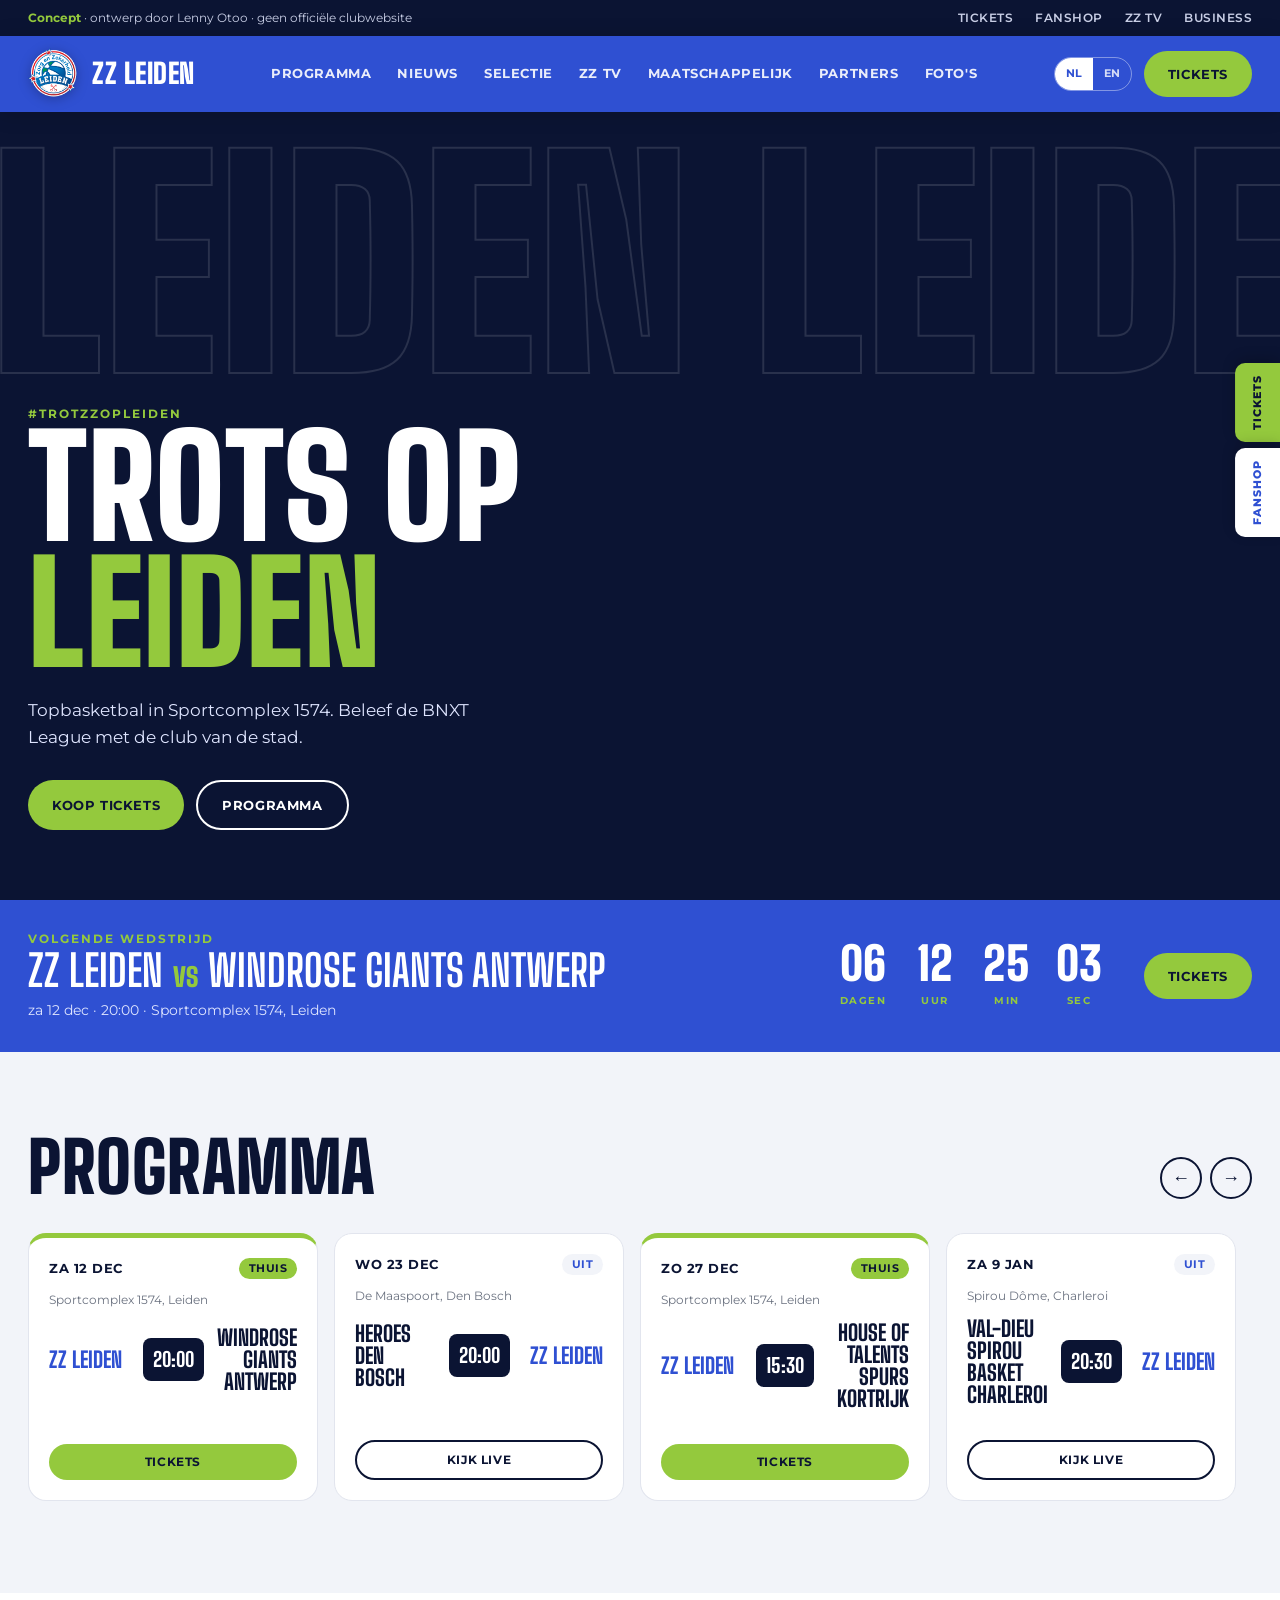
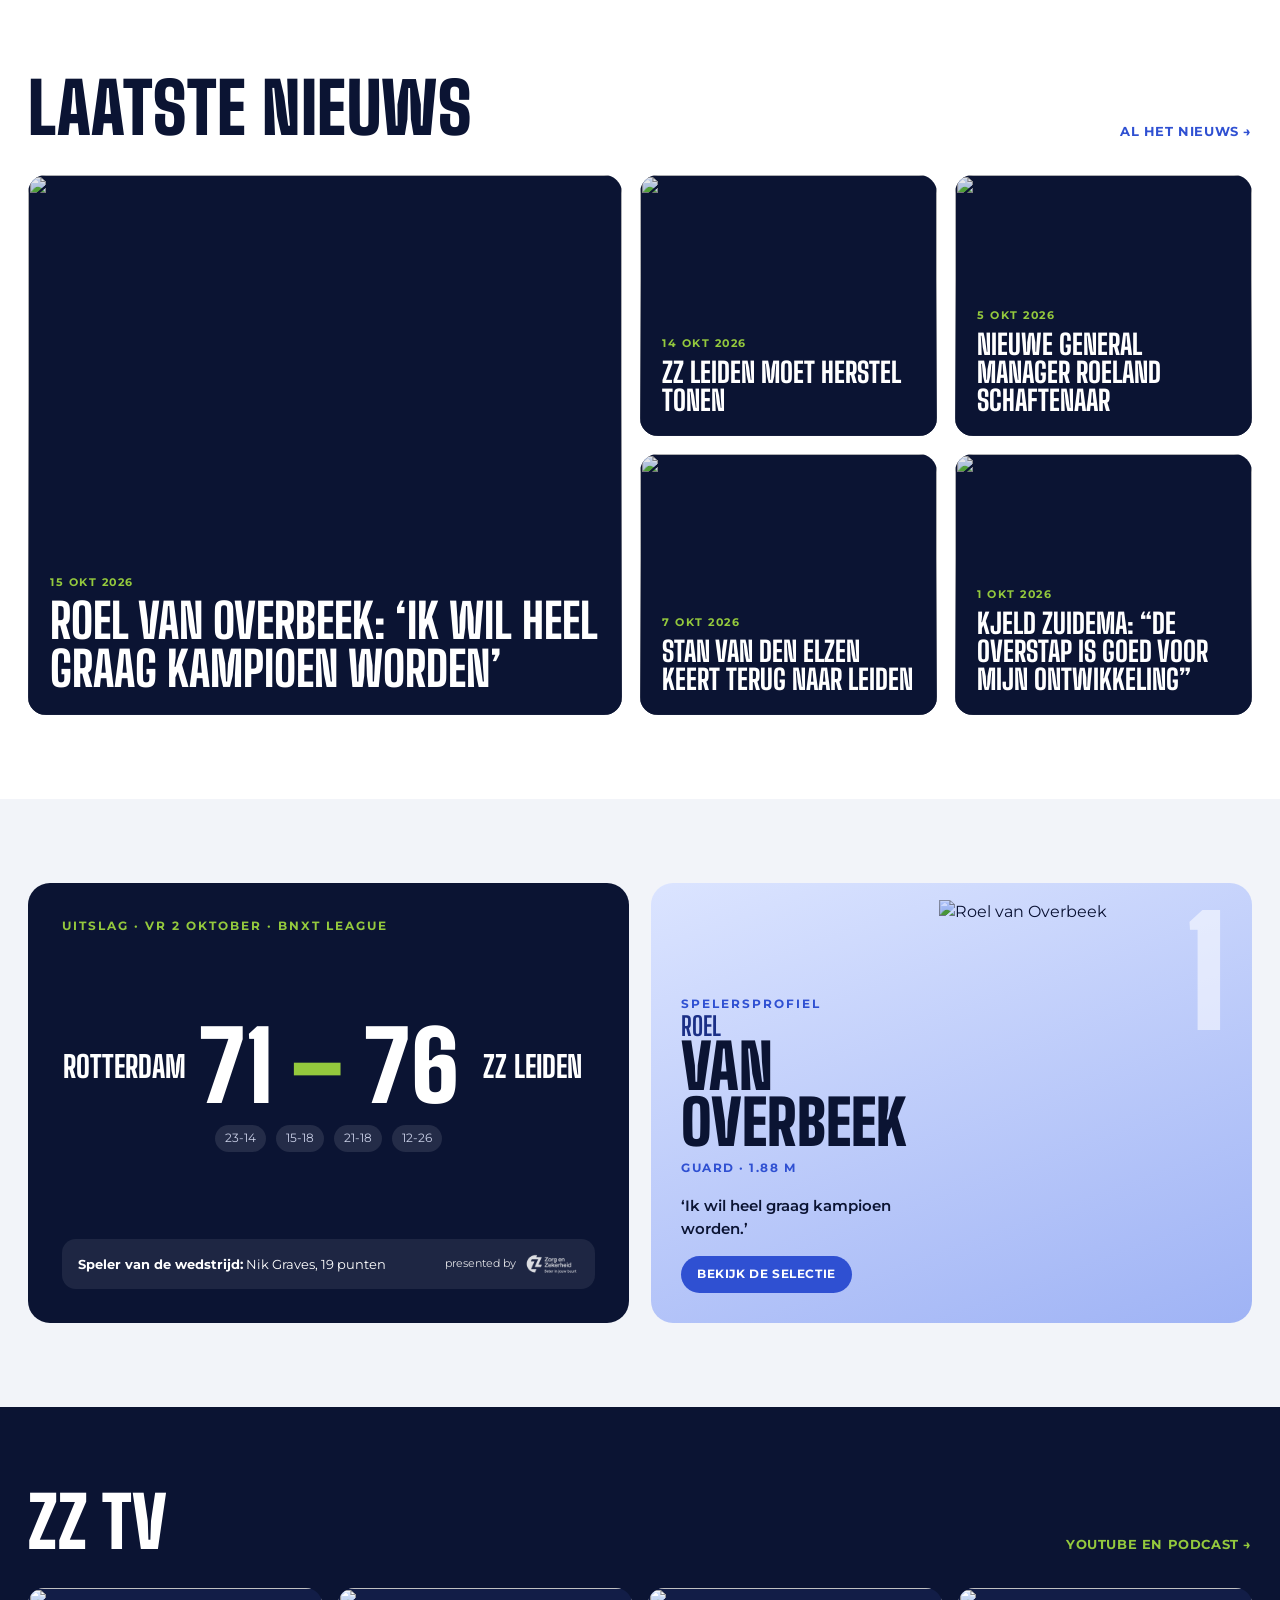
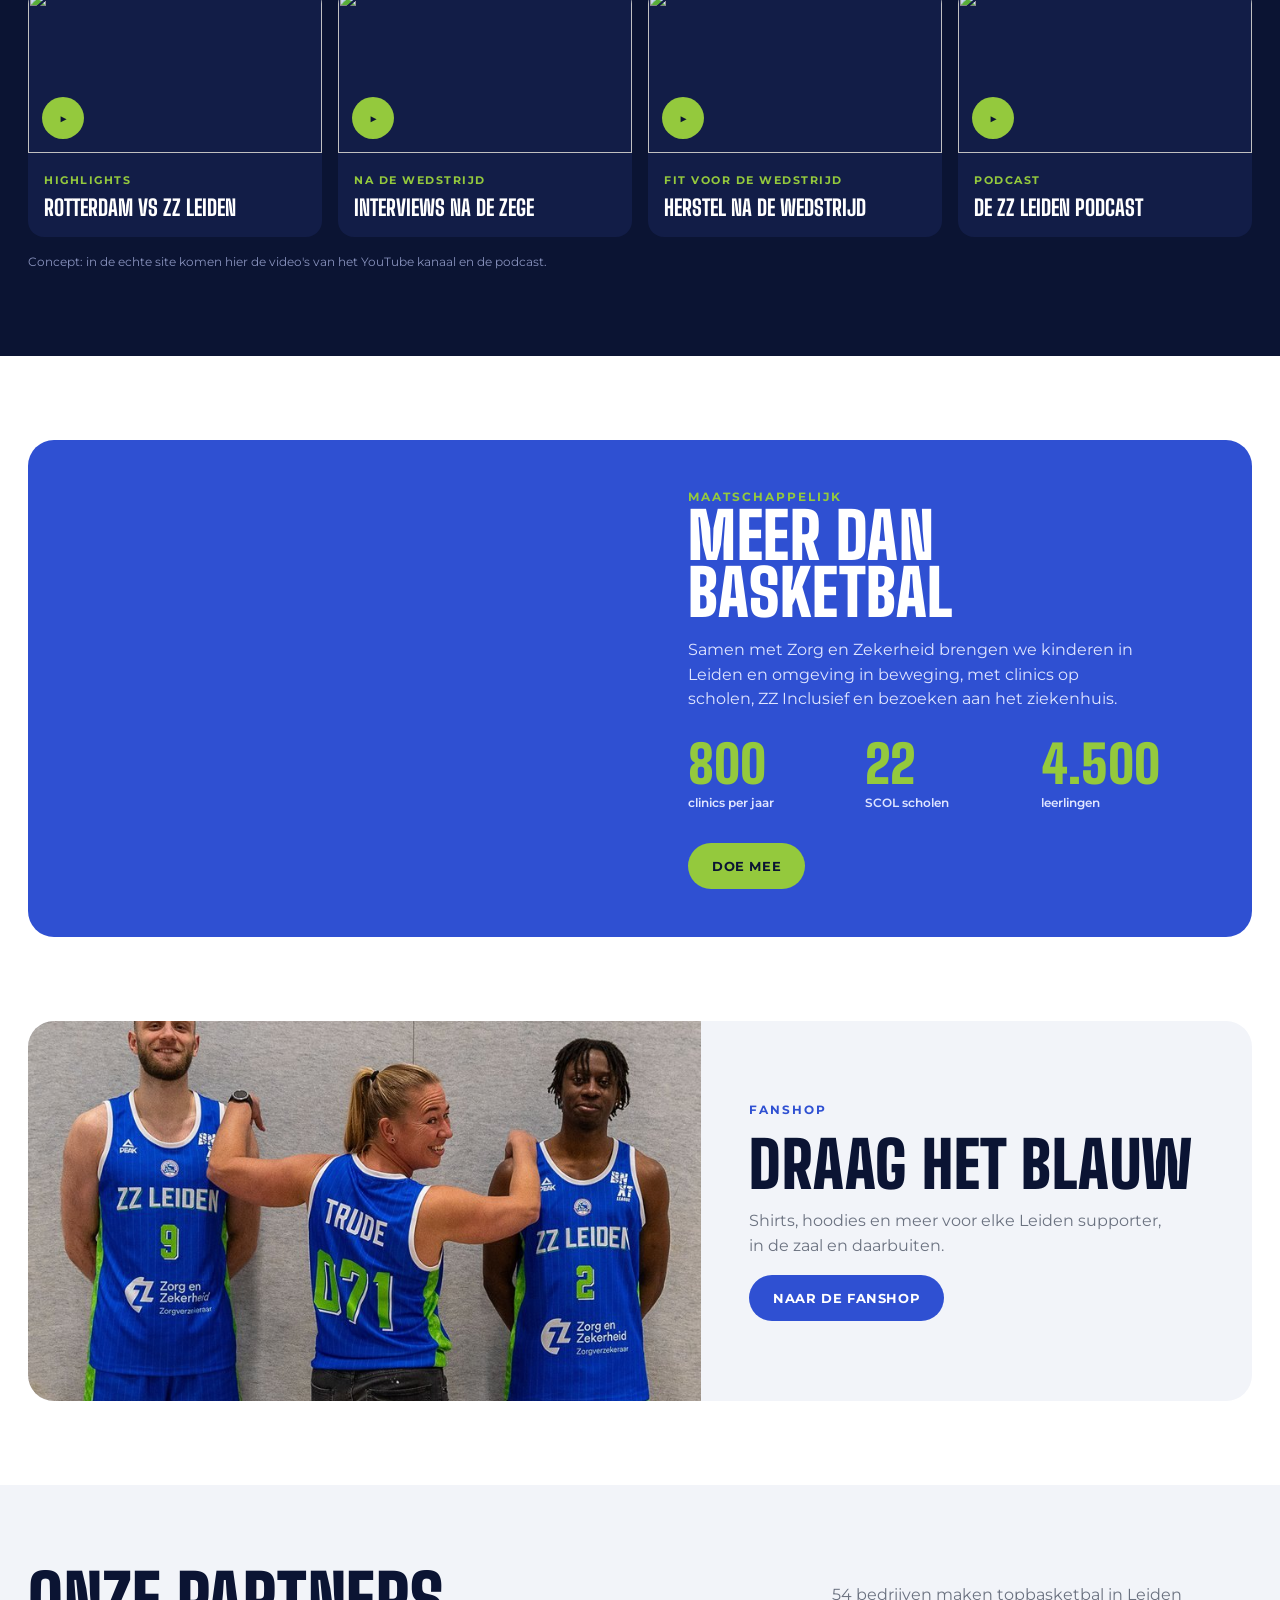
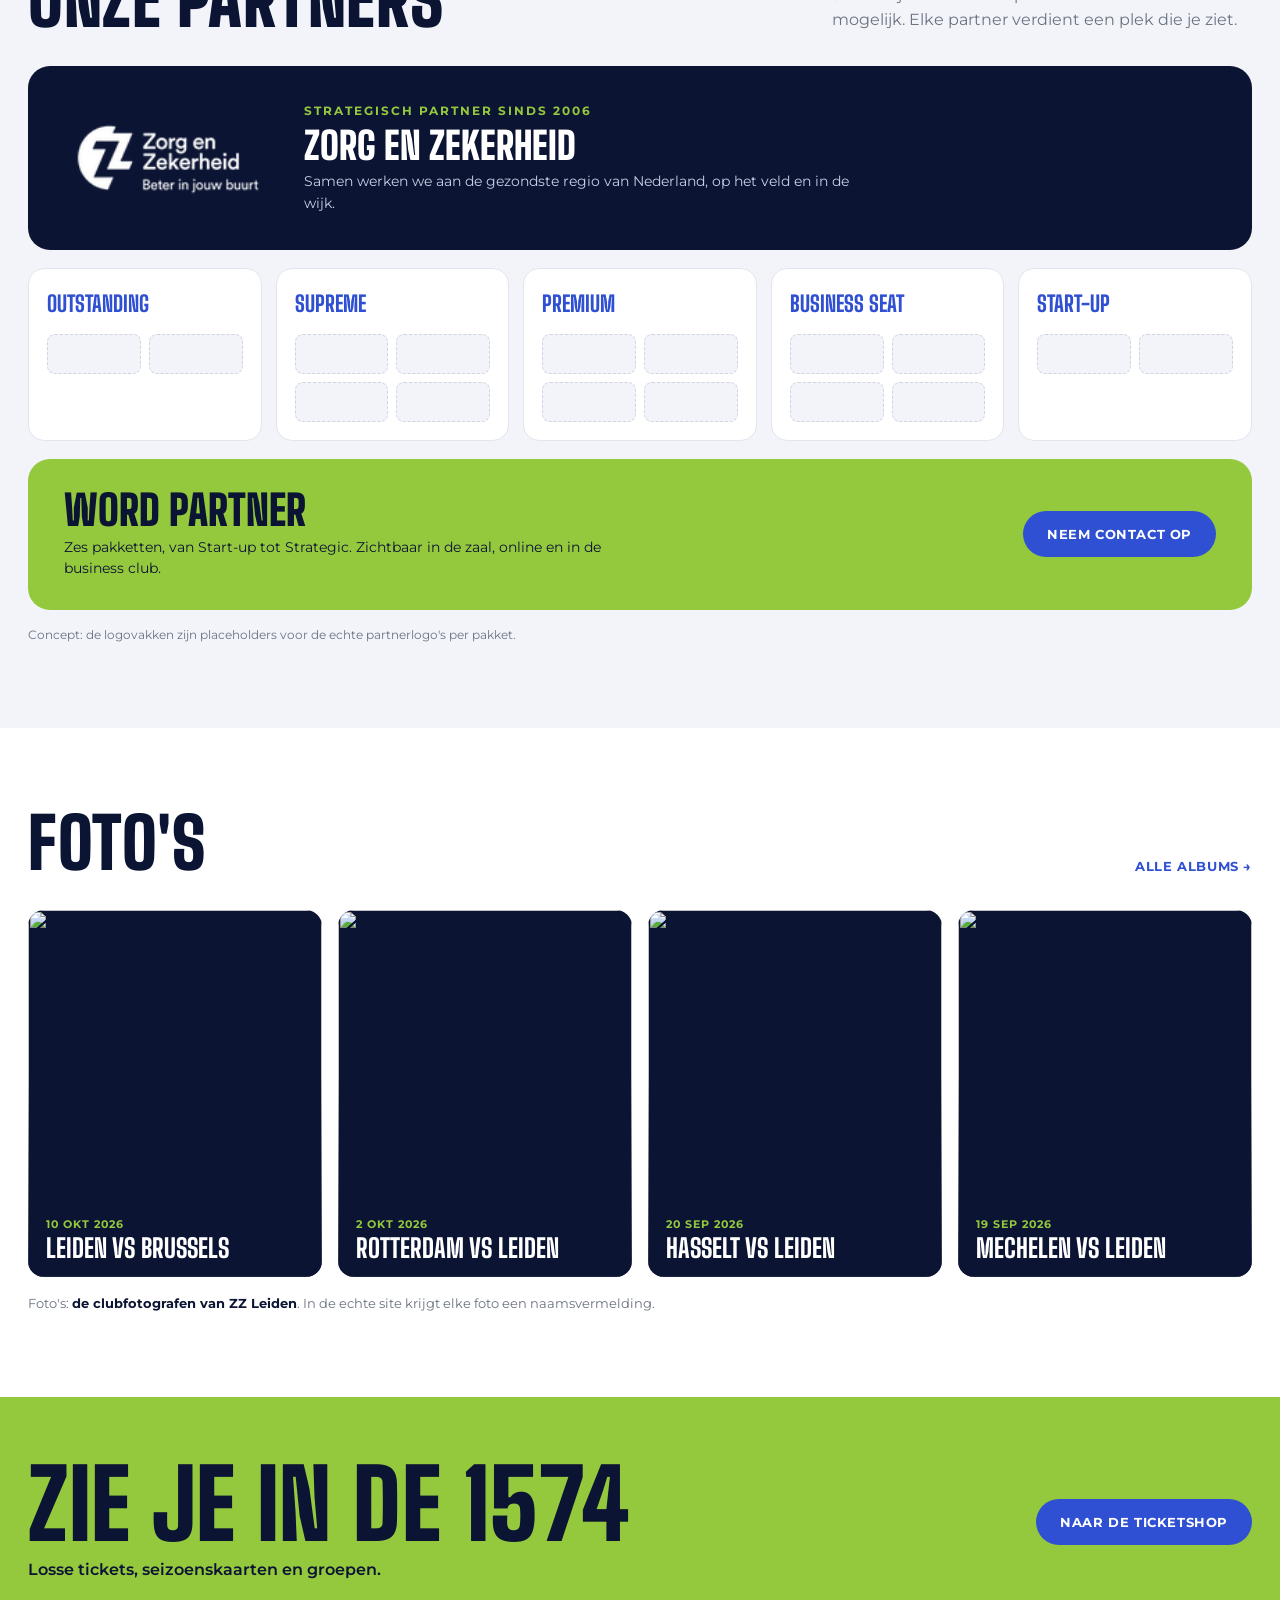
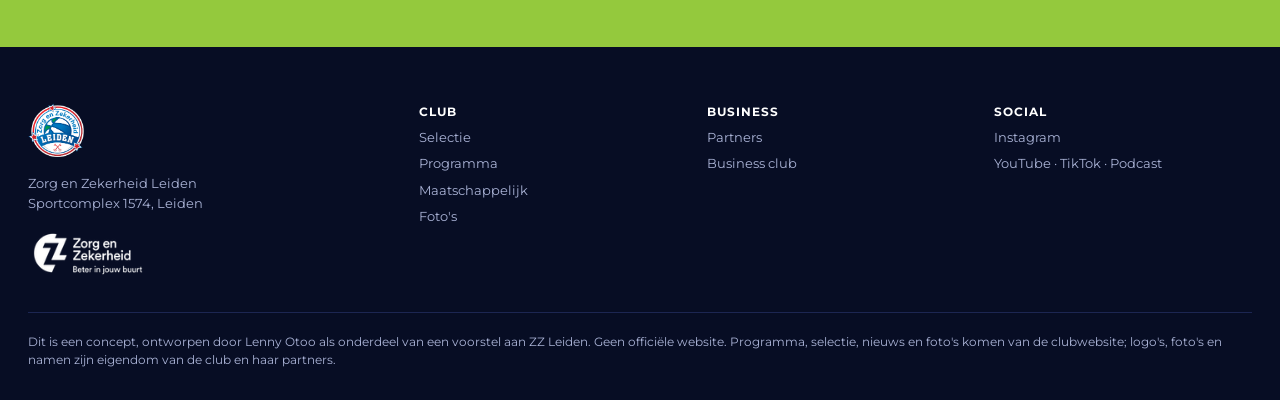
==== index.html @ b95bca56 "Add files via upload" ====
<!doctype html>
<html lang="nl">
<head>
<meta charset="utf-8">
<meta name="viewport" content="width=device-width, initial-scale=1">
<title>ZZ Leiden · Concept website</title>
<meta name="description" content="Concept website voor Zorg en Zekerheid Leiden, ontworpen door Lenny Otoo. Geen officiële clubwebsite.">
<link rel="icon" href="assets/crest.png">
<link rel="preconnect" href="https://fonts.googleapis.com">
<link rel="preconnect" href="https://fonts.gstatic.com" crossorigin>
<link href="https://fonts.googleapis.com/css2?family=Big+Shoulders+Display:wght@700;800;900&family=Montserrat:wght@400;500;600;700&display=swap" rel="stylesheet">
<link rel="stylesheet" href="style.css">
<style>
.hero{position:relative;min-height:calc(100vh - 112px);max-height:860px;display:flex;align-items:flex-end;color:var(--white);overflow:hidden;background:var(--navy)}
.hero-bg{position:absolute;inset:0;background:url('https://www.eredivisiebasketballleiden.nl/images/optimized/0e904709-8127-477c-a2d4-1857780b72d7.jpg&w=1920') center 30%/cover no-repeat}
.hero::after{content:"";position:absolute;inset:0;background:linear-gradient(90deg,rgba(11,20,51,.92) 0%,rgba(11,20,51,.55) 45%,rgba(11,20,51,0) 75%),linear-gradient(0deg,rgba(11,20,51,.9) 0%,transparent 45%)}
.hero-ghost{position:absolute;left:-10px;top:40px;z-index:1;font-family:var(--display);font-weight:900;text-transform:uppercase;font-size:clamp(120px,22vw,320px);line-height:.8;color:transparent;-webkit-text-stroke:2px rgba(255,255,255,.12);white-space:nowrap;pointer-events:none}
.hero .wrap{position:relative;z-index:2;width:100%;padding-bottom:70px}
.hero h1{font-size:clamp(68px,11vw,168px)}
.hero h1 em{font-style:normal;color:var(--lime)}
.hero p{max-width:480px;margin:20px 0 30px;font-size:17px;color:#dfe5ff}
.hero-actions{display:flex;gap:12px;flex-wrap:wrap}
.side-cta{position:fixed;right:0;top:50%;transform:translateY(-50%);z-index:55;display:flex;flex-direction:column;gap:6px}
.side-cta a{background:var(--lime);color:var(--navy);font-weight:800;font-size:11px;letter-spacing:1px;text-transform:uppercase;padding:12px 14px;border-radius:0 10px 10px 0;writing-mode:vertical-rl;transform:rotate(180deg);box-shadow:0 4px 14px rgba(0,0,0,.2)}
.side-cta a.alt{background:var(--white);color:var(--blue)}
.next{background:var(--blue);color:var(--white)}
.next .wrap{display:grid;grid-template-columns:1.3fr auto auto;gap:36px;align-items:center;padding-top:30px;padding-bottom:30px}
.next-teams{font-family:var(--display);font-weight:900;font-size:clamp(28px,3.4vw,44px);text-transform:uppercase;line-height:1}
.next-teams span{color:var(--lime);font-size:.6em;margin:0 10px}
.next-meta{font-size:14px;color:#dfe5ff;margin-top:8px}
.countdown{display:flex;gap:14px}
.countdown div{text-align:center;min-width:58px}
.countdown strong{display:block;font-family:var(--display);font-size:46px;font-weight:900;line-height:1}
.countdown small{font-size:10px;font-weight:700;letter-spacing:1.5px;text-transform:uppercase;color:var(--lime)}
.fx-row{display:grid;grid-auto-flow:column;grid-auto-columns:minmax(290px,1fr);gap:16px;overflow-x:auto;scroll-snap-type:x mandatory;padding-bottom:8px;scrollbar-width:none}
.fx-row::-webkit-scrollbar{display:none}
.fx{scroll-snap-align:start;background:var(--white);border-radius:18px;padding:20px;display:flex;flex-direction:column;gap:12px;border:1px solid var(--line)}
.fx.home{border-top:5px solid var(--lime)}
.fx-top{display:flex;justify-content:space-between;font-weight:700;font-size:13px;text-transform:uppercase;letter-spacing:.5px}
.fx-tag{background:var(--off);color:var(--blue);padding:2px 10px;border-radius:999px;font-size:11px}
.fx.home .fx-tag{background:var(--lime);color:var(--navy)}
.fx-venue{font-size:12px;color:var(--grey)}
.fx-teams{display:grid;grid-template-columns:1fr auto 1fr;align-items:center;gap:10px;min-height:76px}
.fx-teams b{font-family:var(--display);font-size:22px;font-weight:800;text-transform:uppercase;line-height:1}
.fx-teams b:last-child{text-align:right}
.fx-teams b.us{color:var(--blue)}
.fx-time{font-family:var(--display);font-size:20px;font-weight:800;background:var(--navy);color:var(--white);padding:6px 10px;border-radius:8px}
.fx-actions{margin-top:auto}
.fx-actions .btn{width:100%}
.news{display:grid;grid-template-columns:2fr 1fr 1fr;gap:18px}
.card{position:relative;border-radius:18px;overflow:hidden;background:var(--navy);color:var(--white);min-height:260px;display:flex;align-items:flex-end}
.card img{position:absolute;inset:0;width:100%;height:100%;object-fit:cover;transition:transform .5s}
.card:hover img{transform:scale(1.05)}
.card::after{content:"";position:absolute;inset:0;background:linear-gradient(0deg,rgba(11,20,51,.95) 0%,rgba(11,20,51,.1) 60%)}
.card .txt{position:relative;z-index:1;padding:22px}
.card .date{font-size:11px;font-weight:700;letter-spacing:1.5px;text-transform:uppercase;color:var(--lime)}
.card h3{font-family:var(--display);font-size:28px;font-weight:800;text-transform:uppercase;line-height:1;margin-top:6px}
.card.big{grid-row:span 2;min-height:540px}
.card.big h3{font-size:48px}
.duo{display:grid;grid-template-columns:1fr 1fr;gap:22px}
.result{position:relative;border-radius:22px;overflow:hidden;color:var(--white);min-height:440px;padding:34px;display:flex;flex-direction:column;justify-content:space-between;background:var(--navy)}
.result .bg{position:absolute;inset:0;background:url('https://www.eredivisiebasketballleiden.nl/images/optimized/bb89728f-e5cc-428e-8045-6c711ff773df.jpg&w=1200') center/cover;opacity:.35}
.result>*{position:relative}
.score{display:grid;grid-template-columns:1fr auto 1fr;align-items:center;gap:12px;text-align:center}
.score .t{font-family:var(--display);font-size:30px;font-weight:800;text-transform:uppercase;line-height:1}
.score .n{font-family:var(--display);font-size:96px;font-weight:900;line-height:.9}
.score .n em{font-style:normal;color:var(--lime)}
.quarters{display:flex;justify-content:center;gap:10px;font-size:12px;color:#c9cfe6;margin-top:16px}
.quarters span{background:rgba(255,255,255,.1);padding:4px 10px;border-radius:999px}
.potg{display:flex;align-items:center;justify-content:space-between;gap:14px;background:rgba(255,255,255,.08);border-radius:14px;padding:14px 16px;font-size:13px;flex-wrap:wrap}
.potg img{height:22px}
.spot{position:relative;border-radius:22px;overflow:hidden;min-height:440px;background:linear-gradient(160deg,#dbe4ff 0%,#9fb3f5 100%);display:flex;align-items:flex-end}
.spot img{position:absolute;right:0;bottom:0;height:96%;width:52%;object-fit:cover;object-position:top center;mix-blend-mode:multiply}
.spot .num{position:absolute;right:26px;top:14px;font-family:var(--display);font-size:150px;font-weight:900;color:rgba(255,255,255,.55);line-height:1}
.spot .txt{position:relative;z-index:1;padding:30px;max-width:52%}
.spot .first{font-family:var(--display);font-size:26px;font-weight:700;text-transform:uppercase;color:var(--blue-dark);line-height:1}
.spot .last{font-family:var(--display);font-size:62px;font-weight:900;text-transform:uppercase;color:var(--navy);line-height:.9}
.spot .pos{font-size:12px;font-weight:700;letter-spacing:1.5px;text-transform:uppercase;color:var(--blue);margin:8px 0 16px}
.spot q{display:block;font-size:15px;font-weight:600;color:var(--navy);margin-bottom:16px}
.tv-row{display:grid;grid-template-columns:repeat(4,1fr);gap:16px}
.tv{border-radius:16px;overflow:hidden;background:var(--navy-2)}
.tv .th{position:relative;aspect-ratio:16/9}
.tv .th img{width:100%;height:100%;object-fit:cover}
.tv .th::after{content:"\25B6";position:absolute;left:14px;bottom:14px;width:42px;height:42px;border-radius:50%;background:var(--lime);color:var(--navy);display:grid;place-items:center;font-size:14px}
.tv .t{padding:14px 16px 18px}
.tv .t small{font-size:11px;font-weight:700;letter-spacing:1.5px;text-transform:uppercase;color:var(--lime)}
.tv .t b{display:block;font-family:var(--display);font-size:22px;font-weight:800;text-transform:uppercase;line-height:1.05;margin-top:4px}
.note{font-size:12px;color:var(--grey);margin-top:16px}
.dark .note{color:#8892bd}
.com{display:grid;grid-template-columns:1fr 1fr;border-radius:26px;overflow:hidden;background:var(--blue);color:var(--white)}
.com-img{background:url('https://www.eredivisiebasketballleiden.nl/images/optimized/4f39f427-df5f-4934-859e-b2d08975ff13.jpg&w=1200') center/cover;min-height:460px}
.com-txt{padding:48px}
.com-txt h2{font-size:clamp(44px,5vw,72px)}
.com-txt p{color:#dfe5ff;margin:16px 0 26px;max-width:460px}
.com-stats{display:grid;grid-template-columns:repeat(3,1fr);gap:14px;margin-bottom:28px}
.com-stats strong{display:block;font-family:var(--display);font-size:52px;font-weight:900;color:var(--lime);line-height:1}
.com-stats span{font-size:12px;color:#dfe5ff;font-weight:600}
.shop{display:grid;grid-template-columns:1.1fr .9fr;border-radius:26px;overflow:hidden;background:var(--off)}
.shop-img{background:url('assets/team-kit.jpg') center 20%/cover;min-height:380px}
.shop-txt{padding:48px;display:flex;flex-direction:column;justify-content:center;gap:16px}
.shop-txt h2{font-size:clamp(44px,5vw,72px)}
.shop-txt p{color:var(--grey);max-width:420px}
.strategic{display:grid;grid-template-columns:auto 1fr;gap:36px;align-items:center;background:var(--navy);color:var(--white);border-radius:22px;padding:36px 40px}
.strategic img{width:200px}
.strategic h3{font-family:var(--display);font-size:38px;font-weight:900;text-transform:uppercase;line-height:1;margin:6px 0}
.strategic p{color:#c9cfe6;font-size:14px;max-width:560px}
.tier-strip{display:grid;grid-template-columns:repeat(5,1fr);gap:14px;margin-top:18px}
.tier{border-radius:16px;border:1px solid var(--line);padding:18px;background:var(--white)}
.tier h4{font-family:var(--display);font-size:22px;font-weight:800;text-transform:uppercase;color:var(--blue)}
.tier .lg{display:grid;grid-template-columns:1fr 1fr;gap:8px;margin-top:12px}
.tier .lg i{height:40px;border-radius:8px;background:var(--off);border:1px dashed #cfd4e2}
.become{margin-top:18px;display:flex;justify-content:space-between;align-items:center;gap:20px;flex-wrap:wrap;background:var(--lime);border-radius:22px;padding:30px 36px}
.become h3{font-family:var(--display);font-size:42px;font-weight:900;text-transform:uppercase;line-height:1}
.become p{font-size:14px;margin-top:6px;max-width:560px}
.albums{display:grid;grid-template-columns:repeat(4,1fr);gap:16px}
.album{position:relative;border-radius:16px;overflow:hidden;aspect-ratio:4/5;background:var(--navy)}
.album img{width:100%;height:100%;object-fit:cover;transition:transform .5s}
.album:hover img{transform:scale(1.05)}
.album::after{content:"";position:absolute;inset:0;background:linear-gradient(0deg,rgba(11,20,51,.9),transparent 55%)}
.album .txt{position:absolute;left:18px;right:18px;bottom:16px;z-index:1;color:var(--white)}
.album .txt b{font-family:var(--display);font-size:26px;font-weight:800;text-transform:uppercase;line-height:1;display:block}
.album .txt small{font-size:11px;font-weight:700;letter-spacing:1px;text-transform:uppercase;color:var(--lime)}
.credit{margin-top:16px;font-size:13px;color:var(--grey)}
.credit b{color:var(--navy)}
.tickets{background:var(--lime);padding:64px 0}
.tickets .wrap{display:flex;justify-content:space-between;align-items:center;gap:24px;flex-wrap:wrap}
.tickets h2{font-size:clamp(50px,7.5vw,110px);color:var(--navy)}
.tickets p{font-weight:600;margin-top:10px}
@media (max-width:1020px){
  .side-cta{display:none}
  .next .wrap{grid-template-columns:1fr;gap:18px}
  .news{grid-template-columns:1fr 1fr}
  .card.big{grid-column:span 2;grid-row:span 1;min-height:420px}
  .duo,.com,.shop{grid-template-columns:1fr}
  .com-img,.shop-img{min-height:300px}
  .tv-row{grid-template-columns:repeat(2,1fr)}
  .tier-strip{grid-template-columns:repeat(2,1fr)}
  .strategic{grid-template-columns:1fr}
  .albums{grid-template-columns:repeat(2,1fr)}
}
@media (max-width:560px){
  .hero{min-height:620px}
  .hero-ghost{top:20px}
  .countdown strong{font-size:36px}
  .countdown div{min-width:44px}
  .news{grid-template-columns:1fr}
  .card.big{grid-column:span 1;min-height:380px}
  .card.big h3{font-size:36px}
  .score .n{font-size:64px}
  .score .t{font-size:22px}
  .spot .last{font-size:46px}
  .spot .txt{max-width:62%;padding:22px}
  .spot .num{font-size:100px}
  .com-txt,.shop-txt{padding:30px 22px}
  .com-stats strong{font-size:40px}
  .tv-row,.tier-strip{grid-template-columns:1fr}
}
</style>
</head>
<body>

<div class="utility"><div class="wrap">
  <span class="concept" data-nl="<b>Concept</b> · ontwerp door Lenny Otoo · geen officiële clubwebsite" data-en="<b>Concept</b> · designed by Lenny Otoo · not the official club website"></span>
  <nav><a href="#tickets">Tickets</a><a href="https://www.zzleidenfanshop.nl" target="_blank" rel="noopener">Fanshop</a><a href="#tv">ZZ TV</a><a href="#partners">Business</a></nav>
</div></div>

<header class="main"><div class="wrap nav">
  <a href="index.html" class="brand"><img src="assets/crest.png" alt="ZZ Leiden"><span>ZZ Leiden</span></a>
  <nav class="links" id="links">
    <a href="#programma" data-nl="Programma" data-en="Fixtures"></a>
    <a href="#nieuws" data-nl="Nieuws" data-en="News"></a>
    <a href="selectie.html" data-nl="Selectie" data-en="Squad"></a>
    <a href="#tv">ZZ TV</a>
    <a href="#community" data-nl="Maatschappelijk" data-en="Community"></a>
    <a href="#partners">Partners</a>
    <a href="#fotos" data-nl="Foto's" data-en="Photos"></a>
  </nav>
  <div class="nav-right">
    <div class="lang"><button id="nl">NL</button><button id="en">EN</button></div>
    <a href="#tickets" class="btn btn-lime">Tickets</a>
    <button class="burger" id="burger" aria-label="Menu">&#9776;</button>
  </div>
</div></header>

<div class="side-cta"><a href="#tickets">Tickets</a><a class="alt" href="https://www.zzleidenfanshop.nl" target="_blank" rel="noopener">Fanshop</a></div>

<section class="hero">
  <div class="hero-bg"></div>
  <div class="hero-ghost">Leiden Leiden</div>
  <div class="wrap">
    <div class="eyebrow">#trotZZopLEIDEN</div>
    <h1 class="display" data-nl="Trots op<br><em>Leiden</em>" data-en="Proud of<br><em>Leiden</em>"></h1>
    <p data-nl="Topbasketbal in Sportcomplex 1574. Beleef de BNXT League met de club van de stad." data-en="Top basketball at Sportcomplex 1574. Experience the BNXT League with the city's club."></p>
    <div class="hero-actions">
      <a href="#tickets" class="btn btn-lime" data-nl="Koop tickets" data-en="Buy tickets"></a>
      <a href="#programma" class="btn btn-ghost" data-nl="Programma" data-en="Fixtures"></a>
    </div>
  </div>
</section>

<section class="next" id="next"><div class="wrap">
  <div>
    <div class="eyebrow" data-nl="Volgende wedstrijd" data-en="Next game"></div>
    <div class="next-teams"><b id="next-a">ZZ Leiden</b><span>VS</span><b id="next-b"></b></div>
    <div class="next-meta" id="next-meta"></div>
  </div>
  <div class="countdown" id="countdown">
    <div><strong>00</strong><small data-nl="Dagen" data-en="Days"></small></div>
    <div><strong>00</strong><small data-nl="Uur" data-en="Hrs"></small></div>
    <div><strong>00</strong><small data-nl="Min" data-en="Min"></small></div>
    <div><strong>00</strong><small data-nl="Sec" data-en="Sec"></small></div>
  </div>
  <a href="#tickets" class="btn btn-lime">Tickets</a>
</div></section>

<section class="sec off" id="programma"><div class="wrap">
  <div class="sec-head">
    <h2 class="display" data-nl="Programma" data-en="Fixtures"></h2>
    <div class="arrows"><button data-scroll="prev" data-target="fixtures" aria-label="Vorige">&larr;</button><button data-scroll="next" data-target="fixtures" aria-label="Volgende">&rarr;</button></div>
  </div>
  <div class="fx-row" id="fixtures"></div>
</div></section>

<section class="sec" id="nieuws"><div class="wrap">
  <div class="sec-head">
    <h2 class="display" data-nl="Laatste nieuws" data-en="Latest news"></h2>
    <a class="more" href="https://www.eredivisiebasketballleiden.nl/actueel/nieuws" target="_blank" rel="noopener" data-nl="Al het nieuws &rarr;" data-en="All news &rarr;"></a>
  </div>
  <div class="news">
    <a class="card big" href="https://www.eredivisiebasketballleiden.nl/actueel/nieuws/bericht/roel-van-overbeek-ik-wil-heel-graag-kampioen-worden" target="_blank" rel="noopener"><img src="https://www.eredivisiebasketballleiden.nl/images/optimized/b1b432e7-9bdd-4e3e-9ec8-59eb6bba0271.jpg&w=1200" alt=""><div class="txt"><div class="date">15 okt 2026</div><h3>Roel van Overbeek: ‘Ik wil heel graag kampioen worden’</h3></div></a>
    <a class="card" href="https://www.eredivisiebasketballleiden.nl/actueel/nieuws/bericht/zz-leiden-moet-herstel-tonen-1" target="_blank" rel="noopener"><img src="https://www.eredivisiebasketballleiden.nl/images/optimized/f0c3cdc8-7394-4e14-86cd-0a06cbaf5b10.jpg&w=700" alt=""><div class="txt"><div class="date">14 okt 2026</div><h3>ZZ Leiden moet herstel tonen</h3></div></a>
    <a class="card" href="https://www.eredivisiebasketballleiden.nl/actueel/nieuws/bericht/nieuwe-general-manager-roeland-schaftenaar-samen-de-volgende-stap-zetten" target="_blank" rel="noopener"><img src="https://www.eredivisiebasketballleiden.nl/images/optimized/33f07ed6-a327-47ab-91b8-8e1e711518c2.jpg&w=700" alt=""><div class="txt"><div class="date">5 okt 2026</div><h3>Nieuwe general manager Roeland Schaftenaar</h3></div></a>
    <a class="card" href="https://www.eredivisiebasketballleiden.nl/actueel/nieuws/bericht/stan-van-den-elzen-keert-zaterdag-terug-naar-leiden" target="_blank" rel="noopener"><img src="https://www.eredivisiebasketballleiden.nl/images/optimized/e6cc8209-3ffd-4db5-8a28-7e2151ae09b1.jpg&w=700" alt=""><div class="txt"><div class="date">7 okt 2026</div><h3>Stan van den Elzen keert terug naar Leiden</h3></div></a>
    <a class="card" href="https://www.eredivisiebasketballleiden.nl/actueel/nieuws/bericht/kjeld-zuidema-de-overstap-naar-leiden-is-goed-voor-mijn-ontwikkeling" target="_blank" rel="noopener"><img src="https://www.eredivisiebasketballleiden.nl/images/optimized/3cc67faa-5736-401d-8ae1-71356c72fb41.jpg&w=700" alt=""><div class="txt"><div class="date">1 okt 2026</div><h3>Kjeld Zuidema: “De overstap is goed voor mijn ontwikkeling”</h3></div></a>
  </div>
</div></section>

<section class="sec off"><div class="wrap">
  <div class="duo">
    <div class="result">
      <div class="bg"></div>
      <div class="eyebrow" data-nl="Uitslag · vr 2 oktober · BNXT League" data-en="Result · Fri 2 October · BNXT League"></div>
      <div>
        <div class="score"><span class="t">Rotterdam</span><span class="n">71<em> – </em>76</span><span class="t">ZZ Leiden</span></div>
        <div class="quarters"><span>23-14</span><span>15-18</span><span>21-18</span><span>12-26</span></div>
      </div>
      <div class="potg"><span data-nl="<b>Speler van de wedstrijd:</b> Nik Graves, 19 punten" data-en="<b>Player of the Game:</b> Nik Graves, 19 points"></span><span style="display:flex;align-items:center;gap:8px;font-size:11px;opacity:.85">presented by <img src="assets/zz-logo.png" alt="Zorg en Zekerheid"></span></div>
    </div>
    <a class="spot" href="selectie.html">
      <img src="https://www.eredivisiebasketballleiden.nl/images/optimized/d0560477-7c8d-407d-a218-25aaa1fec6b4.png&w=900" alt="Roel van Overbeek">
      <span class="num">1</span>
      <div class="txt">
        <div class="eyebrow" style="color:var(--blue)" data-nl="Spelersprofiel" data-en="Player profile"></div>
        <div class="first">Roel</div><div class="last">van Overbeek</div>
        <div class="pos">Guard · 1.88 m</div>
        <q>Ik wil heel graag kampioen worden.</q>
        <span class="btn btn-blue btn-sm" data-nl="Bekijk de selectie" data-en="View the squad"></span>
      </div>
    </a>
  </div>
</div></section>

<section class="sec dark" id="tv"><div class="wrap">
  <div class="sec-head">
    <h2 class="display">ZZ TV</h2>
    <a class="more" href="https://linktr.ee/zzleidenbasketball" target="_blank" rel="noopener" data-nl="YouTube en podcast &rarr;" data-en="YouTube and podcast &rarr;"></a>
  </div>
  <div class="tv-row">
    <div class="tv"><div class="th"><img src="https://www.eredivisiebasketballleiden.nl/images/optimized/325ccebb-d637-4f2c-ad3f-e8428266897e.jpg&w=600" alt=""></div><div class="t"><small>Highlights</small><b>Rotterdam vs ZZ Leiden</b></div></div>
    <div class="tv"><div class="th"><img src="https://www.eredivisiebasketballleiden.nl/images/optimized/bb89728f-e5cc-428e-8045-6c711ff773df.jpg&w=600" alt=""></div><div class="t"><small data-nl="Na de wedstrijd" data-en="Post game"></small><b data-nl="Interviews na de zege" data-en="Post game interviews"></b></div></div>
    <div class="tv"><div class="th"><img src="https://www.eredivisiebasketballleiden.nl/images/optimized/c0697658-3ad5-4bfc-9a27-d1f2ea4f69c5.jpg&w=600" alt=""></div><div class="t"><small>Fit voor de wedstrijd</small><b data-nl="Herstel na de wedstrijd" data-en="Recovery after the game"></b></div></div>
    <div class="tv"><div class="th"><img src="https://www.eredivisiebasketballleiden.nl/images/optimized/156129d0-6b65-4211-b451-017ff6249f3c.jpg&w=600" alt=""></div><div class="t"><small>Podcast</small><b data-nl="De ZZ Leiden podcast" data-en="The ZZ Leiden podcast"></b></div></div>
  </div>
  <p class="note" data-nl="Concept: in de echte site komen hier de video's van het YouTube kanaal en de podcast." data-en="Concept: on the real site this pulls in videos from the YouTube channel and the podcast."></p>
</div></section>

<section class="sec" id="community"><div class="wrap">
  <div class="com">
    <div class="com-img"></div>
    <div class="com-txt">
      <div class="eyebrow" data-nl="Maatschappelijk" data-en="Community"></div>
      <h2 class="display" data-nl="Meer dan basketbal" data-en="More than basketball"></h2>
      <p data-nl="Samen met Zorg en Zekerheid brengen we kinderen in Leiden en omgeving in beweging, met clinics op scholen, ZZ Inclusief en bezoeken aan het ziekenhuis." data-en="Together with Zorg en Zekerheid we get children in Leiden and the region moving, with school clinics, ZZ Inclusief and hospital visits."></p>
      <div class="com-stats">
        <div><strong>800</strong><span data-nl="clinics per jaar" data-en="clinics a year"></span></div>
        <div><strong>22</strong><span data-nl="SCOL scholen" data-en="SCOL schools"></span></div>
        <div><strong>4.500</strong><span data-nl="leerlingen" data-en="pupils"></span></div>
      </div>
      <a href="https://www.eredivisiebasketballleiden.nl/maatschappelijk" target="_blank" rel="noopener" class="btn btn-lime" data-nl="Doe mee" data-en="Get involved"></a>
    </div>
  </div>
</div></section>

<section class="sec" style="padding-top:0"><div class="wrap">
  <div class="shop">
    <div class="shop-img"></div>
    <div class="shop-txt">
      <div class="eyebrow" style="color:var(--blue)">Fanshop</div>
      <h2 class="display" data-nl="Draag het blauw" data-en="Wear the blue"></h2>
      <p data-nl="Shirts, hoodies en meer voor elke Leiden supporter, in de zaal en daarbuiten." data-en="Shirts, hoodies and more for every Leiden supporter, in the hall and beyond."></p>
      <a href="https://www.zzleidenfanshop.nl" target="_blank" rel="noopener" class="btn btn-blue" style="align-self:flex-start" data-nl="Naar de fanshop" data-en="Visit the fanshop"></a>
    </div>
  </div>
</div></section>

<section class="sec off" id="partners"><div class="wrap">
  <div class="sec-head">
    <h2 class="display" data-nl="Onze partners" data-en="Our partners"></h2>
    <p style="max-width:420px;color:var(--grey)" data-nl="54 bedrijven maken topbasketbal in Leiden mogelijk. Elke partner verdient een plek die je ziet." data-en="54 companies make top basketball in Leiden possible. Every partner deserves a place you can see."></p>
  </div>
  <div class="strategic">
    <img src="assets/zz-logo.png" alt="Zorg en Zekerheid">
    <div>
      <div class="eyebrow" data-nl="Strategisch partner sinds 2006" data-en="Strategic partner since 2006"></div>
      <h3>Zorg en Zekerheid</h3>
      <p data-nl="Samen werken we aan de gezondste regio van Nederland, op het veld en in de wijk." data-en="Together we work towards the healthiest region in the Netherlands, on court and in the community."></p>
    </div>
  </div>
  <div class="tier-strip">
    <div class="tier"><h4>Outstanding</h4><div class="lg"><i></i><i></i></div></div>
    <div class="tier"><h4>Supreme</h4><div class="lg"><i></i><i></i><i></i><i></i></div></div>
    <div class="tier"><h4>Premium</h4><div class="lg"><i></i><i></i><i></i><i></i></div></div>
    <div class="tier"><h4>Business Seat</h4><div class="lg"><i></i><i></i><i></i><i></i></div></div>
    <div class="tier"><h4>Start-up</h4><div class="lg"><i></i><i></i></div></div>
  </div>
  <div class="become">
    <div>
      <h3 data-nl="Word partner" data-en="Become a partner"></h3>
      <p data-nl="Zes pakketten, van Start-up tot Strategic. Zichtbaar in de zaal, online en in de business club." data-en="Six packages, from Start-up to Strategic. Visible in the hall, online and in the business club."></p>
    </div>
    <a href="https://www.eredivisiebasketballleiden.nl/businessclub/sport-sponsor-worden" target="_blank" rel="noopener" class="btn btn-blue" data-nl="Neem contact op" data-en="Get in touch"></a>
  </div>
  <p class="note" data-nl="Concept: de logovakken zijn placeholders voor de echte partnerlogo's per pakket." data-en="Concept: the logo boxes are placeholders for the real partner logos per tier."></p>
</div></section>

<section class="sec" id="fotos"><div class="wrap">
  <div class="sec-head">
    <h2 class="display" data-nl="Foto's" data-en="Photos"></h2>
    <a class="more" href="https://www.eredivisiebasketballleiden.nl/actueel/fotos" target="_blank" rel="noopener" data-nl="Alle albums &rarr;" data-en="All albums &rarr;"></a>
  </div>
  <div class="albums">
    <a class="album" href="https://www.eredivisiebasketballleiden.nl/actueel/fotos/fotoalbum/?album=1121" target="_blank" rel="noopener"><img src="https://www.eredivisiebasketballleiden.nl/images/optimized/8df0cdc4-2c24-44b3-983a-6a5752b87a8a.jpg&w=700" alt=""><div class="txt"><small>10 okt 2026</small><b>Leiden vs Brussels</b></div></a>
    <a class="album" href="https://www.eredivisiebasketballleiden.nl/actueel/fotos/fotoalbum/?album=1120" target="_blank" rel="noopener"><img src="https://www.eredivisiebasketballleiden.nl/images/optimized/3aeec886-70e2-41bd-9c35-3334449bc8a7.jpg&w=700" alt=""><div class="txt"><small>2 okt 2026</small><b>Rotterdam vs Leiden</b></div></a>
    <a class="album" href="https://www.eredivisiebasketballleiden.nl/actueel/fotos/fotoalbum/?album=1119" target="_blank" rel="noopener"><img src="https://www.eredivisiebasketballleiden.nl/images/optimized/5552a2dd-0195-47c2-aaa1-1bf2ae10977f.jpg&w=700" alt=""><div class="txt"><small>20 sep 2026</small><b>Hasselt vs Leiden</b></div></a>
    <a class="album" href="https://www.eredivisiebasketballleiden.nl/actueel/fotos/fotoalbum/?album=1118" target="_blank" rel="noopener"><img src="https://www.eredivisiebasketballleiden.nl/images/optimized/e0b3a12c-edd9-4e5e-bf17-480522311224.jpg&w=700" alt=""><div class="txt"><small>19 sep 2026</small><b>Mechelen vs Leiden</b></div></a>
  </div>
  <p class="credit" data-nl="Foto's: <b>de clubfotografen van ZZ Leiden</b>. In de echte site krijgt elke foto een naamsvermelding." data-en="Photos: <b>ZZ Leiden's club photographers</b>. On the real site every photo is credited by name."></p>
</div></section>

<section class="tickets" id="tickets"><div class="wrap">
  <div>
    <h2 class="display" data-nl="Zie je in de 1574" data-en="See you at the 1574"></h2>
    <p data-nl="Losse tickets, seizoenskaarten en groepen." data-en="Single tickets, season tickets and groups."></p>
  </div>
  <a href="https://www.eredivisiebasketballleiden.nl" class="btn btn-blue" target="_blank" rel="noopener" data-nl="Naar de ticketshop" data-en="Go to the ticket shop"></a>
</div></section>

<footer><div class="wrap">
  <div class="foot">
    <div><img src="assets/crest.png" alt="ZZ Leiden"><div>Zorg en Zekerheid Leiden<br>Sportcomplex 1574, Leiden</div>
      <div class="foot-partner"><img src="assets/zz-logo.png" alt="Zorg en Zekerheid"></div></div>
    <div><b>Club</b><a href="selectie.html" data-nl="Selectie" data-en="Squad"></a><a href="#programma" data-nl="Programma" data-en="Fixtures"></a><a href="#community" data-nl="Maatschappelijk" data-en="Community"></a><a href="#fotos" data-nl="Foto's" data-en="Photos"></a></div>
    <div><b>Business</b><a href="#partners">Partners</a><a href="https://www.eredivisiebasketballleiden.nl/businessclub" target="_blank" rel="noopener">Business club</a></div>
    <div><b>Social</b><a href="https://www.instagram.com/zzleidenbasketball/" target="_blank" rel="noopener">Instagram</a><a href="https://linktr.ee/zzleidenbasketball" target="_blank" rel="noopener">YouTube · TikTok · Podcast</a></div>
  </div>
  <div class="disclaimer" data-nl="Dit is een concept, ontworpen door Lenny Otoo als onderdeel van een voorstel aan ZZ Leiden. Geen officiële website. Programma, selectie, nieuws en foto's komen van de clubwebsite; logo's, foto's en namen zijn eigendom van de club en haar partners." data-en="This is a concept, designed by Lenny Otoo as part of a proposal to ZZ Leiden. Not the official website. Fixtures, squad, news and photos come from the club website; logos, photos and names belong to the club and its partners."></div>
</div></footer>

<script src="script.js"></script>
</body>
</html>
---- style.css ----
:root{
  --blue:#2f50d2; --blue-dark:#1b2f86; --navy:#0b1433; --navy-2:#121d47; --lime:#94c93d;
  --white:#fff; --off:#f2f4f9; --grey:#6b7280; --line:#e2e5ee;
  --display:'Big Shoulders Display',Impact,sans-serif; --body:'Montserrat',system-ui,sans-serif;
}
*{box-sizing:border-box;margin:0;padding:0}
html{scroll-behavior:smooth}
body{font-family:var(--body);color:var(--navy);background:var(--white);line-height:1.55;-webkit-font-smoothing:antialiased;overflow-x:hidden}
img{display:block;max-width:100%}
a{color:inherit;text-decoration:none}
.wrap{max-width:1280px;margin:0 auto;padding:0 28px}
.display{font-family:var(--display);text-transform:uppercase;line-height:.9;letter-spacing:.5px;font-weight:900}
.eyebrow{font-size:12px;font-weight:700;letter-spacing:2px;text-transform:uppercase;color:var(--lime)}
.btn{display:inline-flex;align-items:center;justify-content:center;gap:8px;font-weight:700;font-size:13px;letter-spacing:.6px;text-transform:uppercase;padding:13px 24px;border-radius:999px;transition:transform .15s,background .15s,color .15s;white-space:nowrap;cursor:pointer;border:0;font-family:var(--body)}
.btn:hover{transform:translateY(-2px)}
.btn-lime{background:var(--lime);color:var(--navy)}
.btn-blue{background:var(--blue);color:var(--white)}
.btn-ghost{border:2px solid currentColor;background:transparent}
.btn-sm{padding:9px 16px;font-size:12px}

/* utility + header */
.utility{background:var(--navy);color:#c9cfe6;font-size:12px}
.utility .wrap{display:flex;justify-content:space-between;align-items:center;height:36px;gap:16px}
.utility nav{display:flex;gap:22px;font-weight:600;letter-spacing:.5px;text-transform:uppercase}
.utility nav a:hover{color:var(--lime)}
.utility .concept b{color:var(--lime)}
header.main{position:sticky;top:0;z-index:60;background:var(--blue);color:var(--white);box-shadow:0 2px 20px rgba(0,0,0,.15)}
.nav{display:flex;align-items:center;justify-content:space-between;height:76px;gap:16px}
.brand{display:flex;align-items:center;gap:12px}
.brand img{width:52px;height:52px;filter:drop-shadow(0 2px 6px rgba(0,0,0,.25))}
.brand span{font-family:var(--display);font-weight:900;font-size:28px;text-transform:uppercase;letter-spacing:.5px}
.links{display:flex;gap:26px;font-weight:700;font-size:13px;text-transform:uppercase;letter-spacing:.6px}
.links a{opacity:.9;padding:6px 0;border-bottom:2px solid transparent}
.links a:hover,.links a.on{opacity:1;border-color:var(--lime)}
.nav-right{display:flex;align-items:center;gap:12px}
.lang{display:flex;border:1.5px solid rgba(255,255,255,.4);border-radius:999px;overflow:hidden;font-size:11px;font-weight:700}
.lang button{background:none;border:0;padding:7px 11px;cursor:pointer;font:inherit;color:rgba(255,255,255,.8)}
.lang button.on{background:var(--white);color:var(--blue)}
.burger{display:none;background:none;border:0;font-size:28px;cursor:pointer;color:var(--white)}

/* section heads */
.sec{padding:84px 0}
.sec-head{display:flex;justify-content:space-between;align-items:end;gap:20px;flex-wrap:wrap;margin-bottom:34px}
.sec-head h2{font-size:clamp(42px,5.5vw,72px)}
.sec-head .more{font-weight:700;font-size:13px;text-transform:uppercase;letter-spacing:.6px;color:var(--blue);display:flex;align-items:center;gap:8px}
.dark .sec-head .more{color:var(--lime)}
.dark{background:var(--navy);color:var(--white)}
.off{background:var(--off)}
.arrows{display:flex;gap:8px}
.arrows button{width:42px;height:42px;border-radius:50%;border:2px solid currentColor;background:none;color:inherit;font-size:18px;cursor:pointer}
.arrows button:hover{background:var(--lime);border-color:var(--lime);color:var(--navy)}

/* footer */
footer{background:#070d24;color:#aab3d6;padding:56px 0 30px;font-size:13px}
.foot{display:grid;grid-template-columns:1.4fr 1fr 1fr 1fr;gap:30px}
.foot img{width:60px;margin-bottom:12px}
.foot b{color:#fff;display:block;margin-bottom:6px;text-transform:uppercase;font-size:12px;letter-spacing:1px}
.foot a{display:block;margin-top:6px}
.foot a:hover{color:var(--lime)}
.foot-partner{display:flex;align-items:center;gap:14px;margin-top:16px}
.foot-partner img{width:120px;margin:0}
.disclaimer{border-top:1px solid #1c2652;margin-top:34px;padding-top:20px;font-size:12px}

@media (max-width:1020px){
  .links{display:none}
  .links.open{display:flex;flex-direction:column;position:absolute;top:76px;left:0;right:0;background:var(--blue-dark);padding:22px 28px;gap:16px}
  .burger{display:block}
  .utility nav{display:none}
  .foot{grid-template-columns:1fr 1fr}
}
@media (max-width:560px){
  .wrap{padding:0 16px}
  .nav-right .btn{display:none}
  .brand span{font-size:22px}
  .brand img{width:42px;height:42px}
  .sec{padding:60px 0}
}
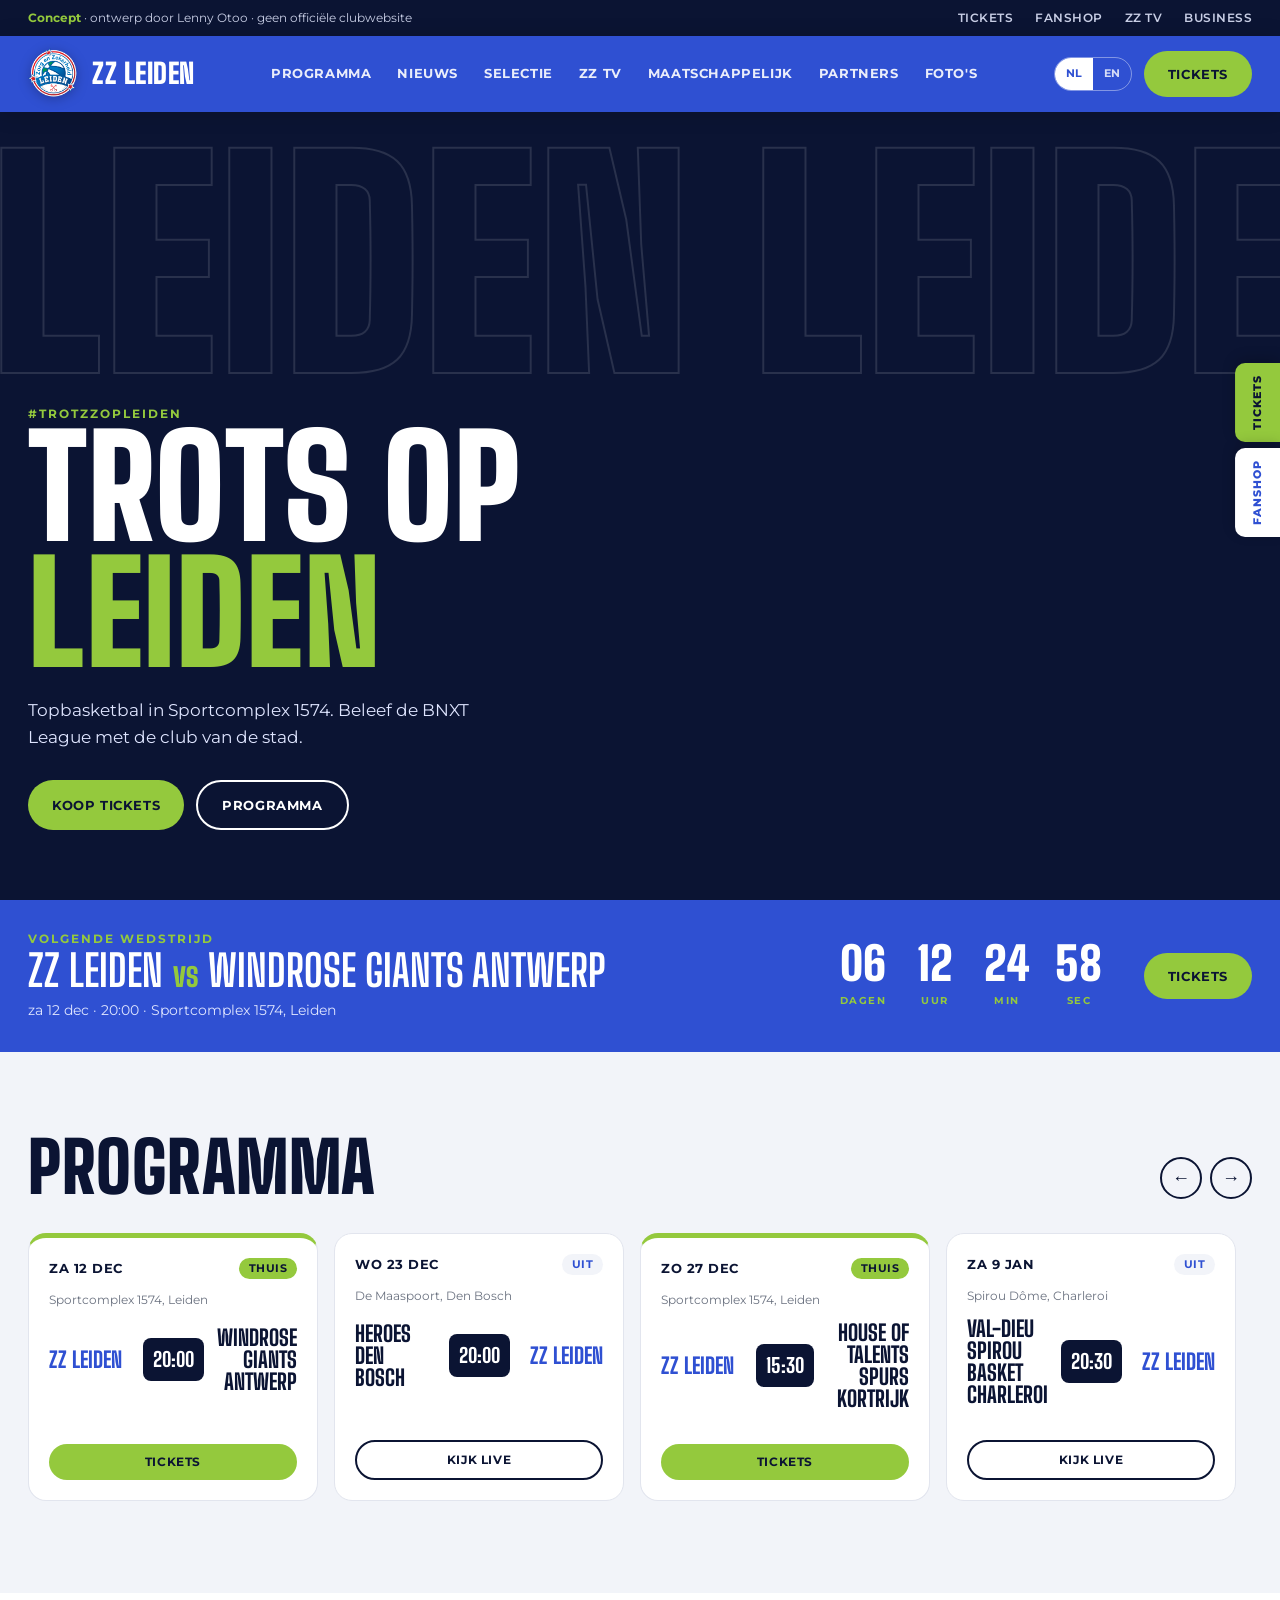
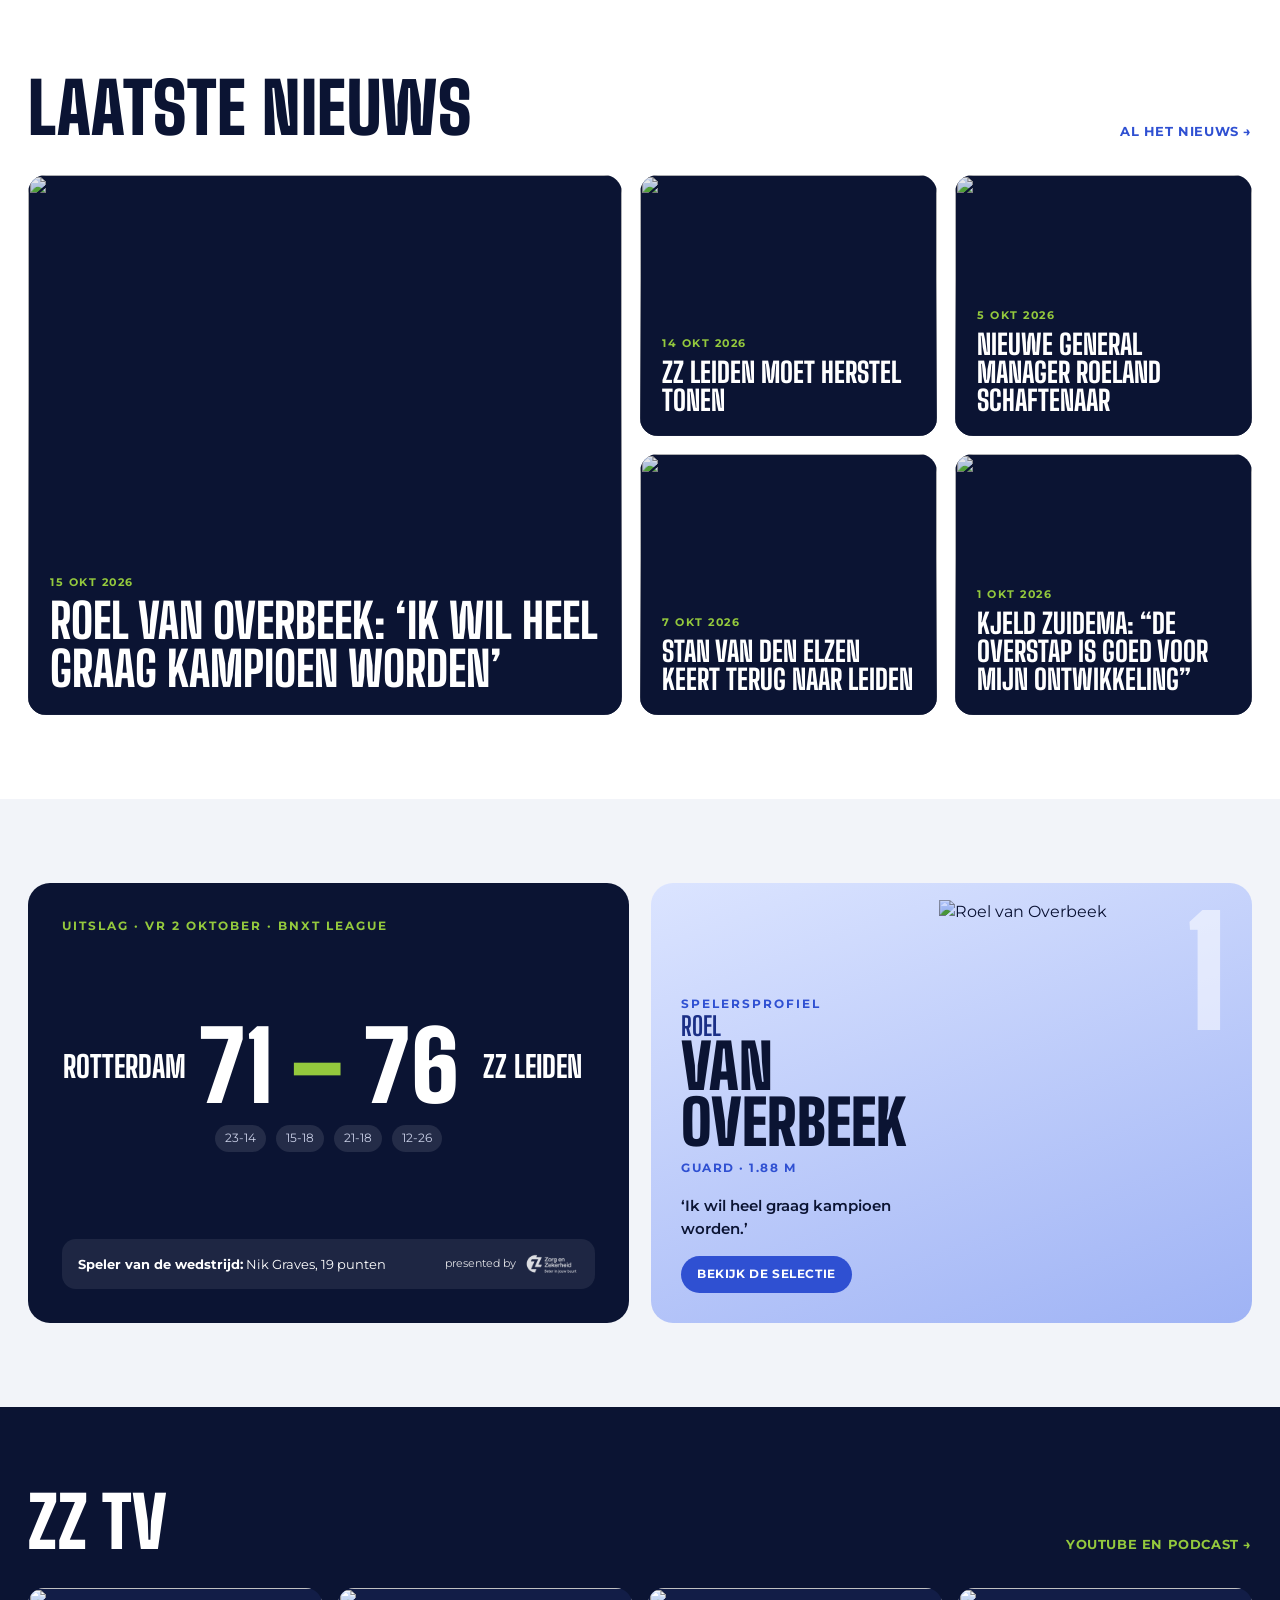
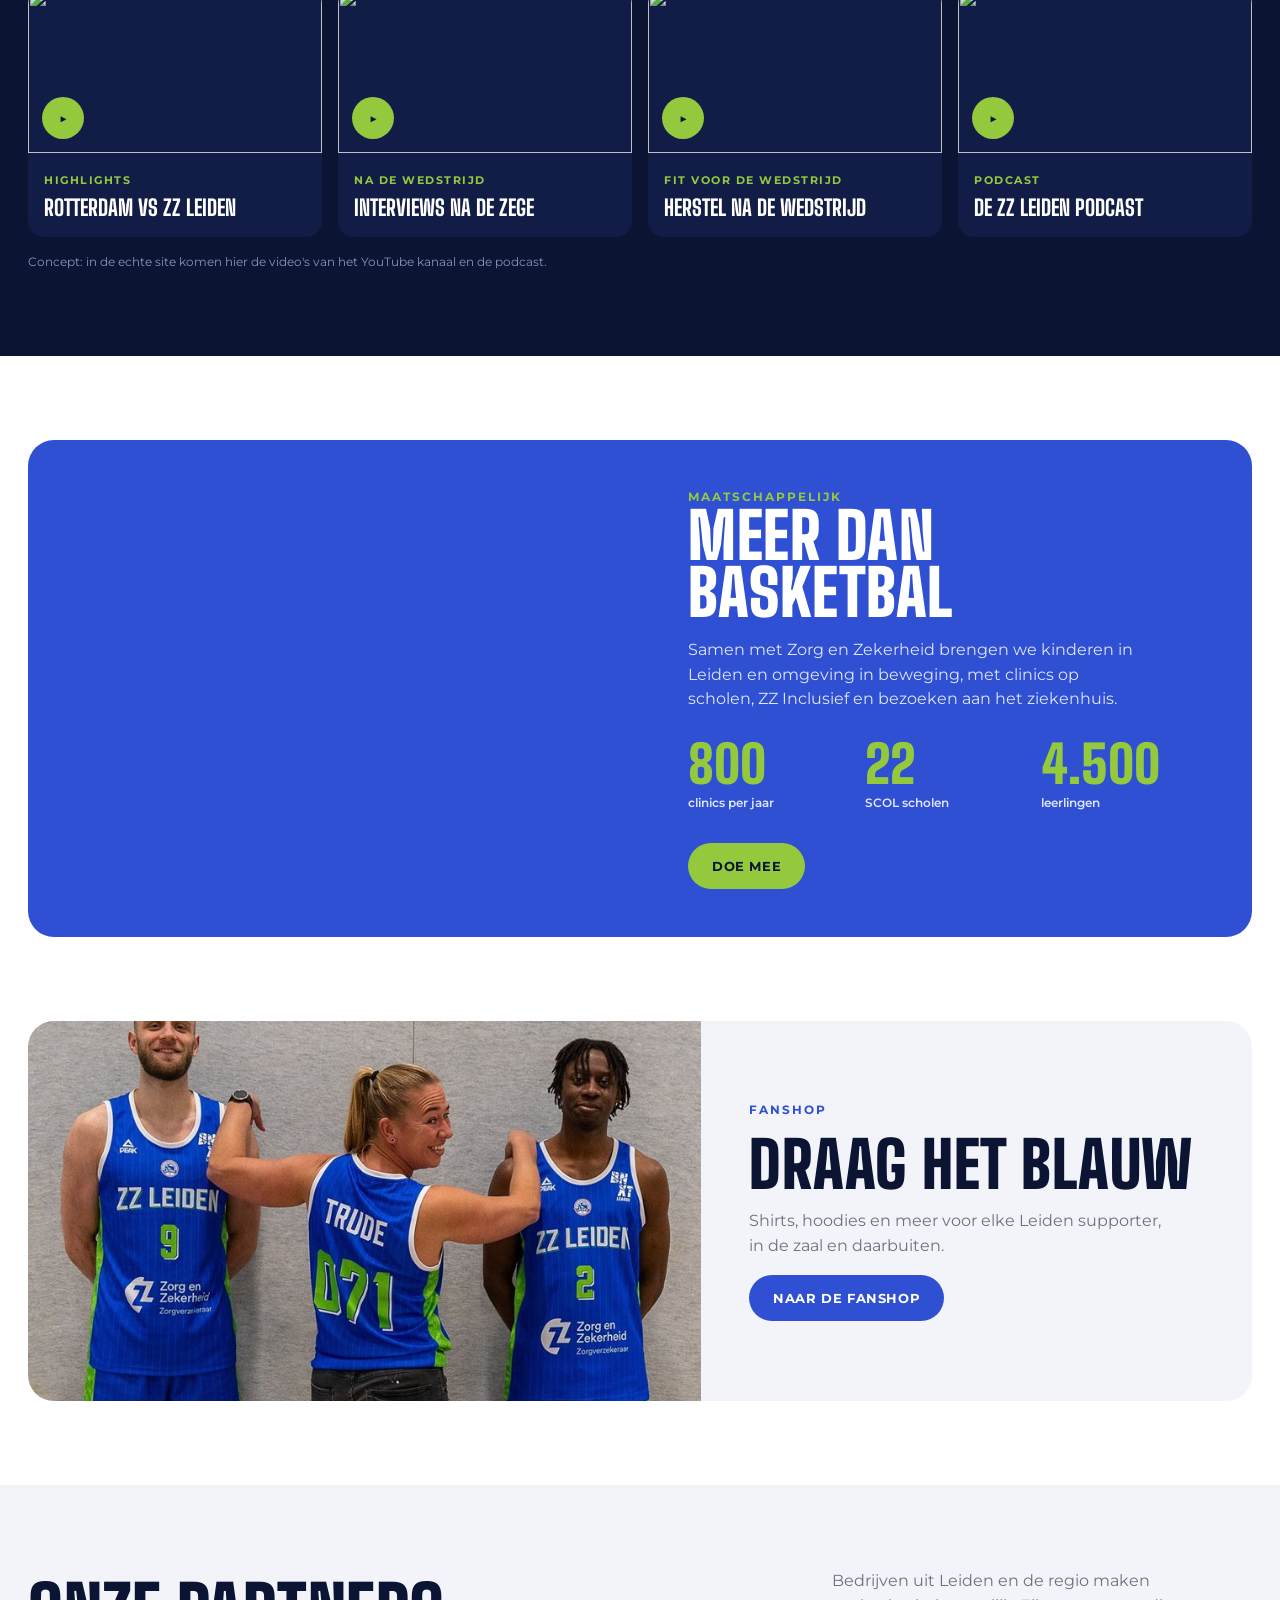
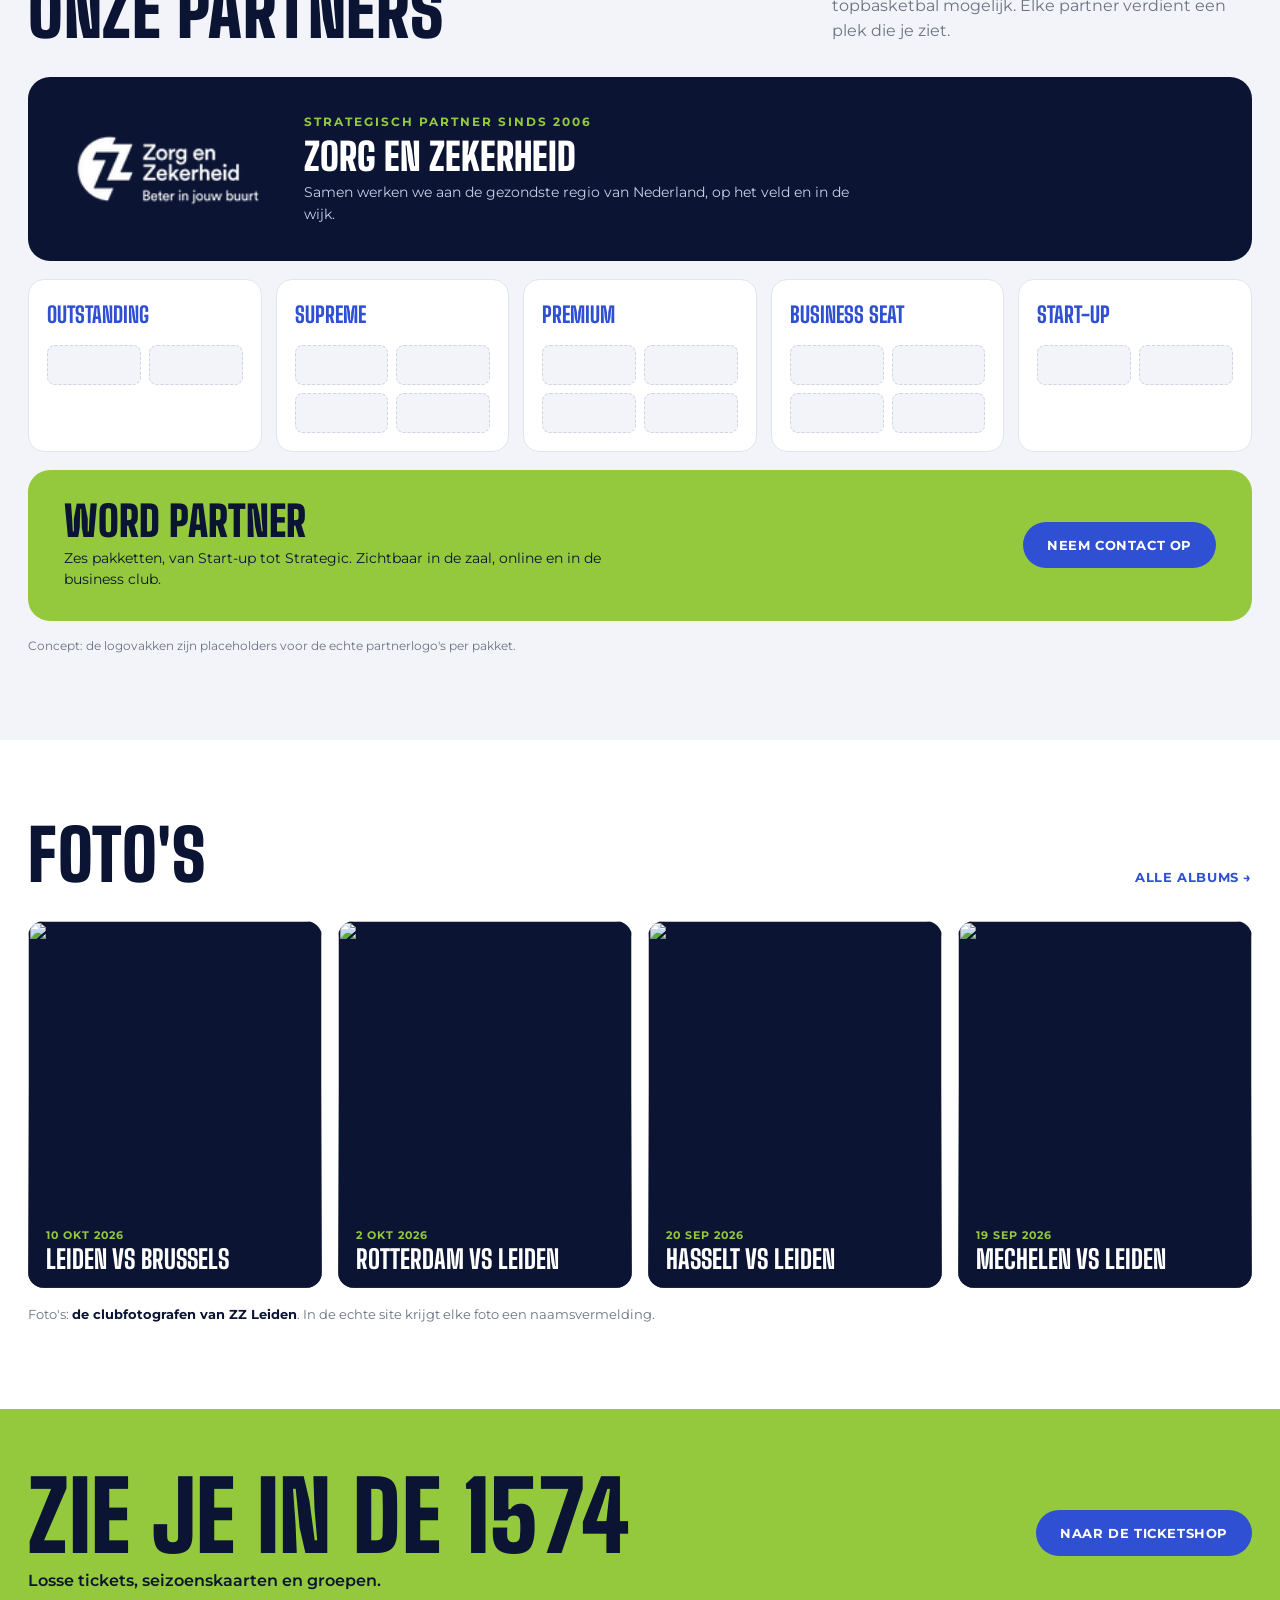
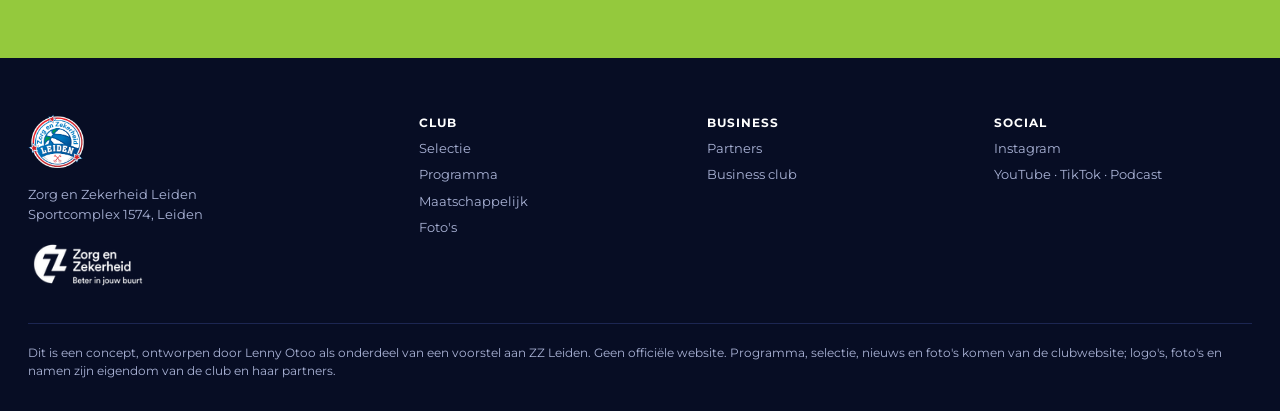
==== commit 021e2ed5: "Add files via upload" ====
--- a/index.html
+++ b/index.html
@@ -306,7 +306,7 @@
 <section class="sec off" id="partners"><div class="wrap">
   <div class="sec-head">
     <h2 class="display" data-nl="Onze partners" data-en="Our partners"></h2>
-    <p style="max-width:420px;color:var(--grey)" data-nl="54 bedrijven maken topbasketbal in Leiden mogelijk. Elke partner verdient een plek die je ziet." data-en="54 companies make top basketball in Leiden possible. Every partner deserves a place you can see."></p>
+    <p style="max-width:420px;color:var(--grey)" data-nl="Bedrijven uit Leiden en de regio maken topbasketbal mogelijk. Elke partner verdient een plek die je ziet." data-en="Businesses from Leiden and the region make top basketball possible. Every partner deserves a place you can see."></p>
   </div>
   <div class="strategic">
     <img src="assets/zz-logo.png" alt="Zorg en Zekerheid">
